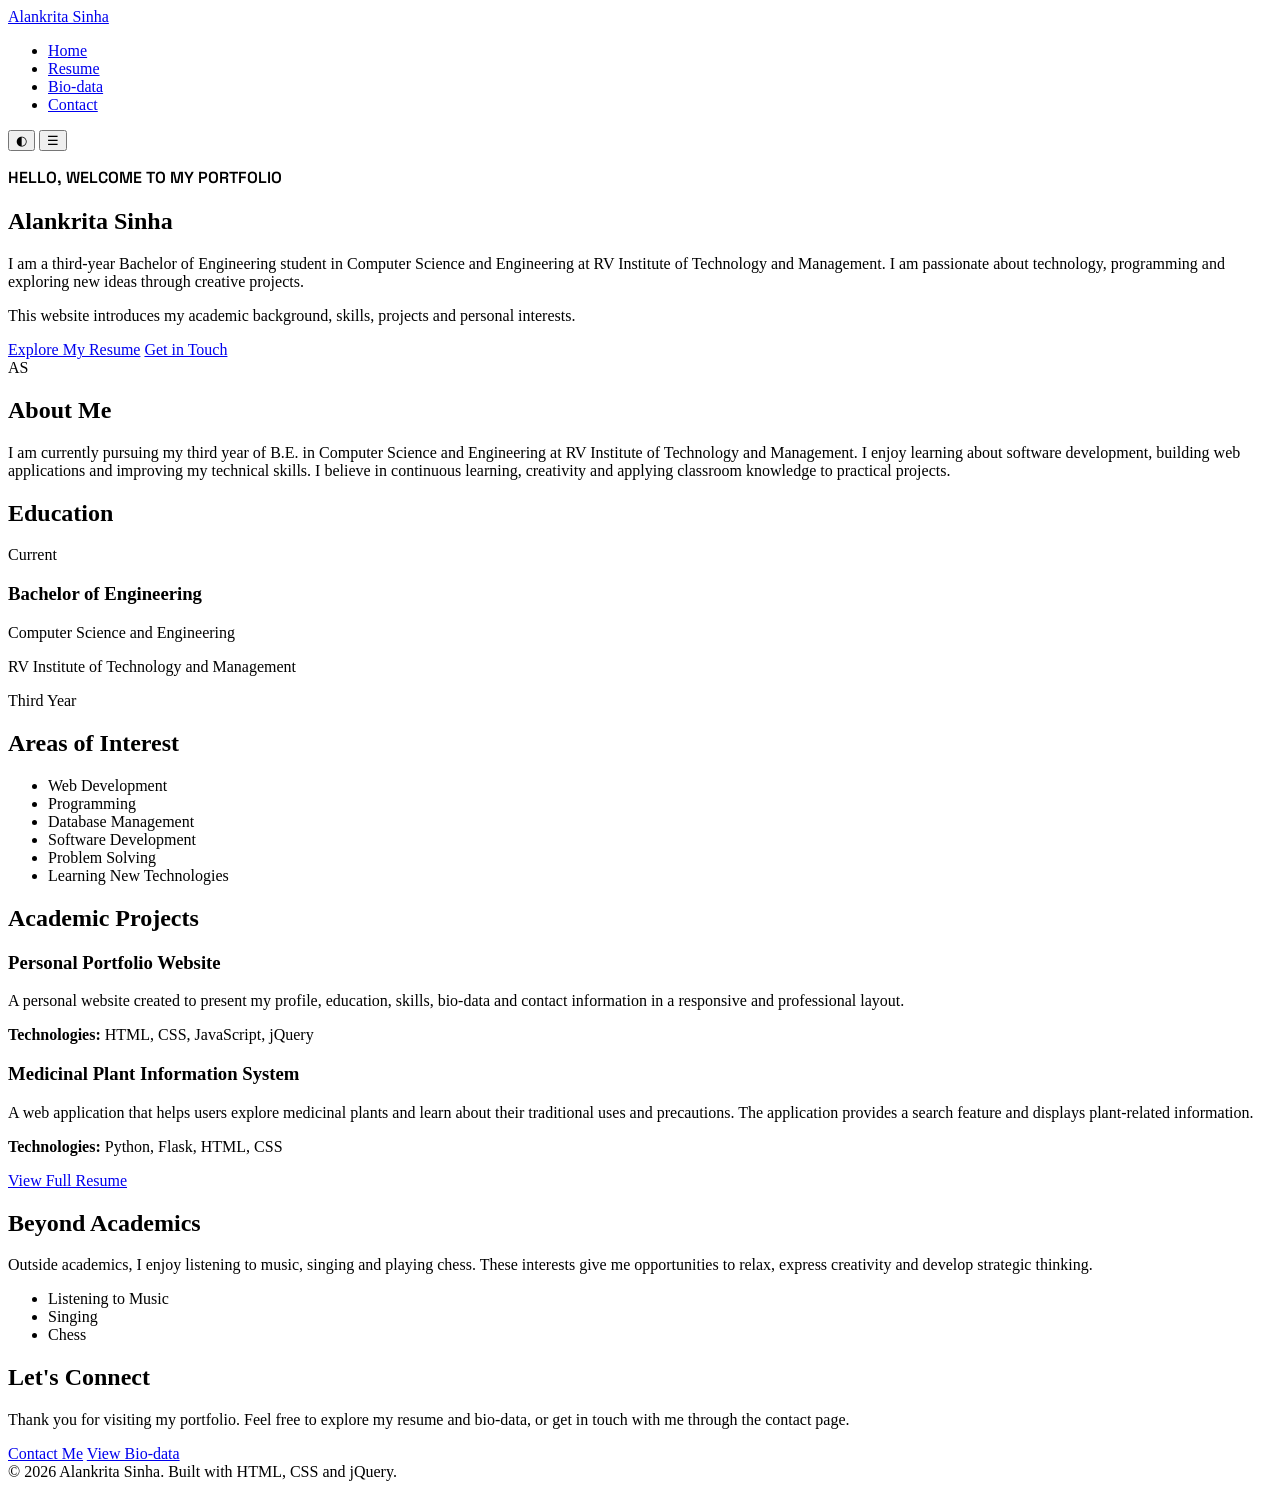
==== index.html @ 84ea3fc2 "Add files via upload" ====
<!DOCTYPE html>
<html lang="en">

<head>
<meta charset="UTF-8">
<meta name="viewport" content="width=device-width, initial-scale=1">

<title>Home | Alankrita Sinha</title>
<meta name="description" content="Personal portfolio of Alankrita Sinha, a third-year Computer Science and Engineering student.">

<link rel="preconnect" href="https://fonts.googleapis.com">
<link href="https://fonts.googleapis.com/css2?family=Source+Serif+4:wght@400;600&family=Space+Grotesk:wght@500;600;700&display=swap" rel="stylesheet">

<link rel="stylesheet" href="css/style.css">
</head>

<body>

<!-- HEADER -->
<header>
<div class="bar">

<a class="logo" href="index.html">Alankrita Sinha</a>

<nav aria-label="Main navigation">
<ul>
<li><a href="index.html" class="active">Home</a></li>
<li><a href="resume.html">Resume</a></li>
<li><a href="biodata.html">Bio-data</a></li>
<li><a href="contact.html">Contact</a></li>
</ul>
</nav>

<div class="tools">
<button id="theme" aria-label="Toggle dark mode" title="Toggle dark mode">&#9680;</button>
<button id="menu" aria-label="Menu" aria-expanded="false">&#9776;</button>
</div>

</div>
</header>


<!-- MAIN CONTENT -->
<main>

<!-- HERO SECTION -->
<section class="hero">

<div>

<p style="color:var(--brand);font-family:'Space Grotesk',sans-serif;font-weight:600;">
HELLO, WELCOME TO MY PORTFOLIO
</p>

<h1>Alankrita Sinha</h1>

<p>
I am a third-year Bachelor of Engineering student in
Computer Science and Engineering at RV Institute of
Technology and Management. I am passionate about
technology, programming and exploring new ideas through
creative projects.
</p>

<p>
This website introduces my academic background, skills,
projects and personal interests.
</p>

<a class="btn" href="resume.html">Explore My Resume</a>

<a class="btn alt" href="contact.html">Get in Touch</a>

</div>

<div class="photo" role="img" aria-label="Alankrita Sinha profile placeholder">
AS
</div>

</section>


<!-- ABOUT SECTION -->
<section id="about">

<h2>About Me</h2>

<p>
I am currently pursuing my third year of B.E. in Computer
Science and Engineering at RV Institute of Technology and
Management. I enjoy learning about software development,
building web applications and improving my technical skills.
I believe in continuous learning, creativity and applying
classroom knowledge to practical projects.
</p>

</section>


<!-- EDUCATION SECTION -->
<section id="education">

<h2>Education</h2>

<div class="entry">

<time>Current</time>

<div>
<h3>Bachelor of Engineering</h3>
<p>Computer Science and Engineering</p>
<p>RV Institute of Technology and Management</p>
<p>Third Year</p>
</div>

</div>

</section>


<!-- SKILLS SECTION -->
<section id="skills">

<h2>Areas of Interest</h2>

<ul class="tags">
<li>Web Development</li>
<li>Programming</li>
<li>Database Management</li>
<li>Software Development</li>
<li>Problem Solving</li>
<li>Learning New Technologies</li>
</ul>

</section>


<!-- PROJECTS SECTION -->
<section id="projects">

<h2>Academic Projects</h2>

<div class="entry">

<div>
<h3>Personal Portfolio Website</h3>
</div>

<div>
<p>
A personal website created to present my profile, education,
skills, bio-data and contact information in a responsive
and professional layout.
</p>

<p><strong>Technologies:</strong> HTML, CSS, JavaScript, jQuery</p>
</div>

</div>


<div class="entry">

<div>
<h3>Medicinal Plant Information System</h3>
</div>

<div>
<p>
A web application that helps users explore medicinal plants
and learn about their traditional uses and precautions.
The application provides a search feature and displays
plant-related information.
</p>

<p><strong>Technologies:</strong> Python, Flask, HTML, CSS</p>
</div>

</div>

<a class="btn" href="resume.html">View Full Resume</a>

</section>


<!-- PERSONAL INTERESTS -->
<section id="interests">

<h2>Beyond Academics</h2>

<p>
Outside academics, I enjoy listening to music, singing and
playing chess. These interests give me opportunities to
relax, express creativity and develop strategic thinking.
</p>

<ul class="tags">
<li>Listening to Music</li>
<li>Singing</li>
<li>Chess</li>
</ul>

</section>


<!-- CONTACT SECTION -->
<section id="contact">

<h2>Let's Connect</h2>

<p>
Thank you for visiting my portfolio. Feel free to explore
my resume and bio-data, or get in touch with me through
the contact page.
</p>

<a class="btn" href="contact.html">Contact Me</a>

<a class="btn alt" href="biodata.html">View Bio-data</a>

</section>

</main>


<!-- FOOTER -->
<footer>
&copy; 2026 Alankrita Sinha. Built with HTML, CSS and jQuery.
</footer>


<!-- SCRIPTS -->
<script src="https://cdnjs.cloudflare.com/ajax/libs/jquery/3.7.1/jquery.min.js"></script>
<script src="js/script.js"></script>

</body>
</html>
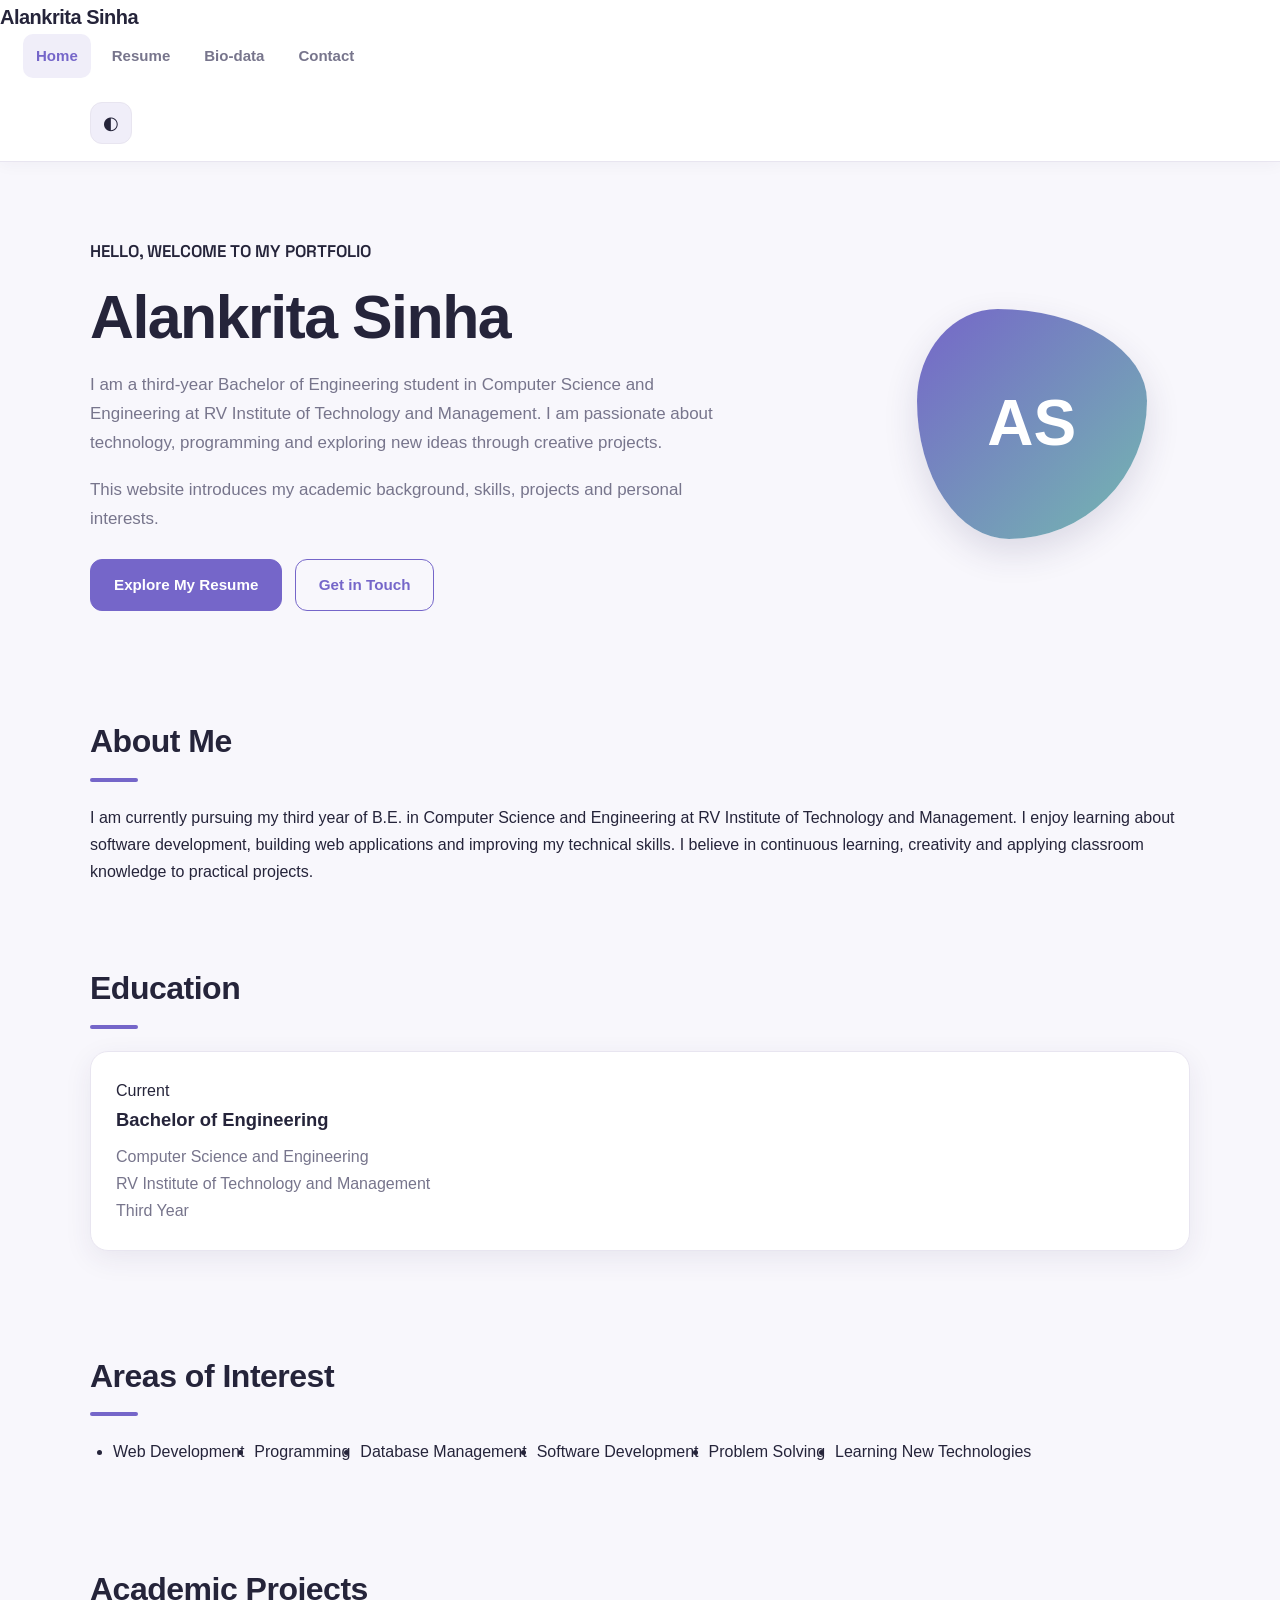
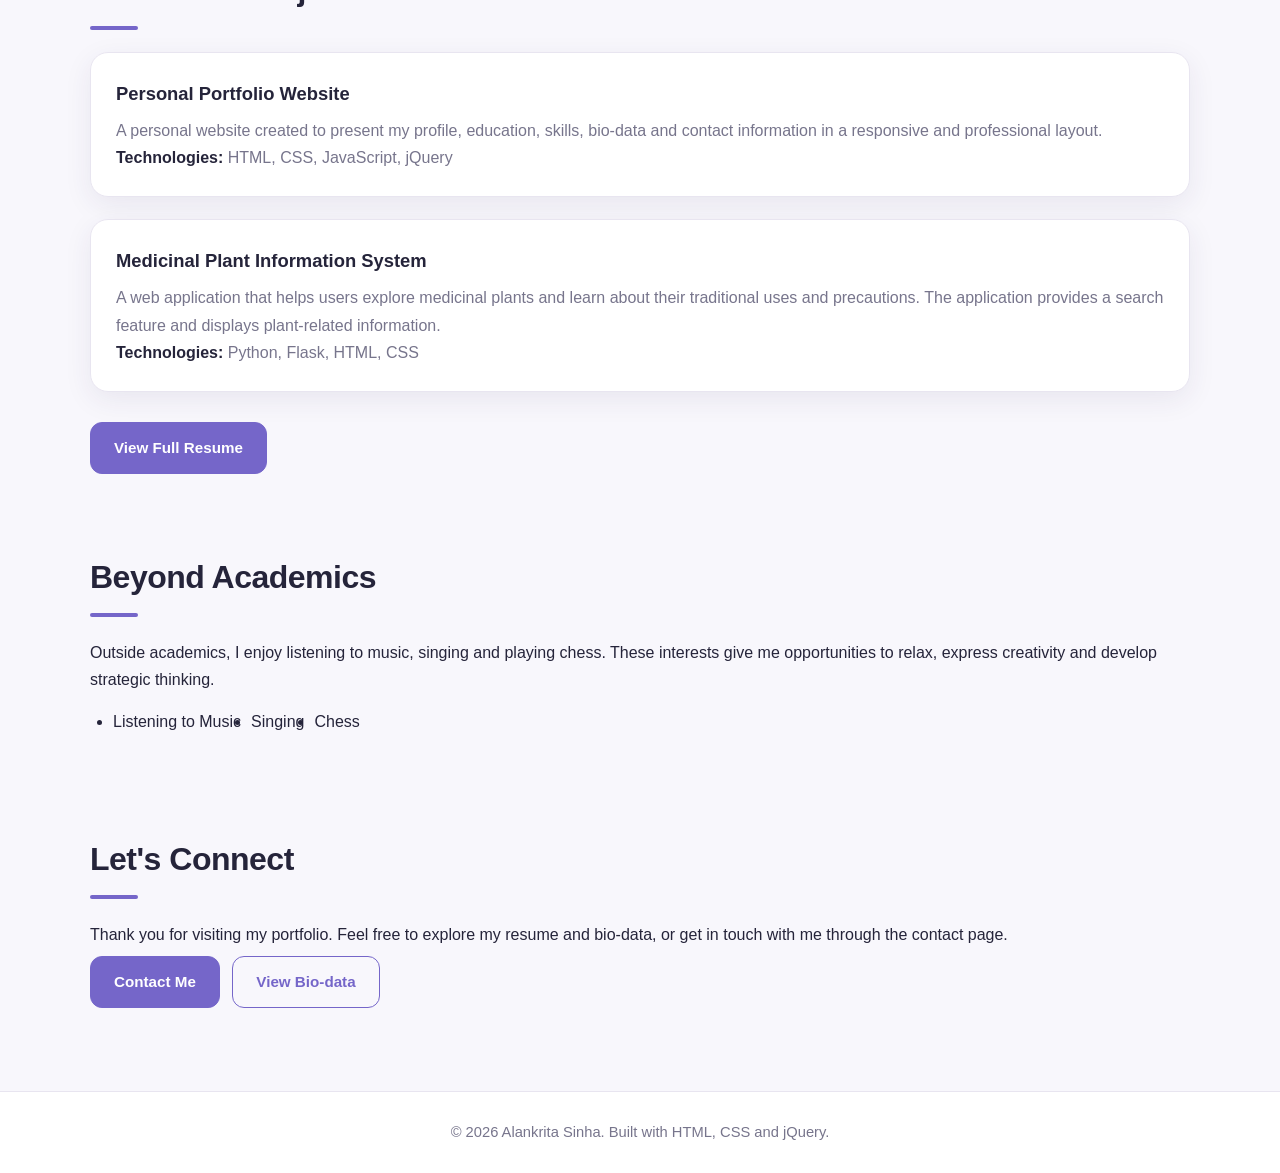
==== commit 125ff098: "Update index.html" ====
--- a/index.html
+++ b/index.html
@@ -12,7 +12,7 @@
 <link rel="preconnect" href="https://fonts.googleapis.com">
 <link href="https://fonts.googleapis.com/css2?family=Source+Serif+4:wght@400;600&family=Space+Grotesk:wght@500;600;700&display=swap" rel="stylesheet">
 
-<link rel="stylesheet" href="css/style.css">
+<link rel="stylesheet" href="./style.css">
 </head>
 
 <body>
--- a/style.css
+++ b/style.css
@@ -0,0 +1,804 @@
+
+/* ========================================
+   ALANKRITA SINHA — PERSONAL PORTFOLIO
+   Modern • Elegant • Responsive
+======================================== */
+
+/* ---------- 1. COLOR THEME ---------- */
+:root {
+    --bg: #f8f7fc;
+    --surface: #ffffff;
+    --surface-alt: #f0eef9;
+    --primary: #7566c9;
+    --primary-dark: #5c4eb0;
+    --accent: #74b8b0;
+    --text: #25243a;
+    --muted: #77758c;
+    --border: #e8e5f0;
+    --shadow: 0 8px 28px rgba(48, 40, 90, 0.08);
+    --shadow-hover: 0 14px 35px rgba(48, 40, 90, 0.14);
+    --radius: 18px;
+    --transition: 0.3s ease;
+}
+
+/* Dark mode — activated by script.js */
+html[data-theme="dark"] {
+    --bg: #171725;
+    --surface: #222235;
+    --surface-alt: #2c2b43;
+    --primary: #a99bf5;
+    --primary-dark: #c0b5ff;
+    --accent: #8bd0c6;
+    --text: #f0effa;
+    --muted: #b2b0c8;
+    --border: #39374f;
+    --shadow: 0 8px 28px rgba(0, 0, 0, 0.2);
+    --shadow-hover: 0 14px 35px rgba(0, 0, 0, 0.3);
+}
+
+/* ---------- 2. RESET & BASE ---------- */
+* {
+    margin: 0;
+    padding: 0;
+    box-sizing: border-box;
+}
+
+html {
+    scroll-behavior: smooth;
+    scroll-padding-top: 90px;
+}
+
+body {
+    font-family: "Segoe UI", Arial, sans-serif;
+    background: var(--bg);
+    color: var(--text);
+    line-height: 1.7;
+    font-size: 16px;
+    transition: background var(--transition),
+                color var(--transition);
+}
+
+img {
+    max-width: 100%;
+    display: block;
+}
+
+a {
+    color: var(--primary);
+    text-decoration: none;
+    transition: color var(--transition);
+}
+
+a:hover {
+    color: var(--primary-dark);
+}
+
+button,
+input,
+textarea,
+select {
+    font: inherit;
+}
+
+button {
+    cursor: pointer;
+}
+
+::selection {
+    background: var(--primary);
+    color: #ffffff;
+}
+
+/* ---------- 3. PAGE CONTAINER ---------- */
+.container,
+main {
+    width: min(1100px, 90%);
+    margin: 0 auto;
+}
+
+section {
+    padding: 38px 0;
+}
+
+section h2 {
+    font-size: clamp(1.5rem, 3vw, 2rem);
+    font-weight: 750;
+    letter-spacing: -0.5px;
+    margin-bottom: 22px;
+}
+
+section h2::after {
+    content: "";
+    display: block;
+    width: 48px;
+    height: 4px;
+    background: var(--primary);
+    border-radius: 10px;
+    margin-top: 9px;
+}
+
+/* ---------- 4. HEADER & NAVIGATION ---------- */
+.bar {
+    position: sticky;
+    top: 0;
+    z-index: 1000;
+    background: var(--surface);
+    border-bottom: 1px solid var(--border);
+    box-shadow: 0 3px 15px rgba(40, 35, 70, 0.04);
+}
+
+.bar > div,
+.bar .container {
+    width: min(1100px, 90%);
+    min-height: 76px;
+    margin: auto;
+    display: flex;
+    align-items: center;
+    justify-content: space-between;
+    gap: 20px;
+}
+
+.logo {
+    font-size: 1.25rem;
+    font-weight: 800;
+    color: var(--text);
+    letter-spacing: -0.5px;
+    white-space: nowrap;
+}
+
+.logo span {
+    color: var(--primary);
+}
+
+nav ul {
+    display: flex;
+    align-items: center;
+    gap: 8px;
+    list-style: none;
+}
+
+nav ul a {
+    display: block;
+    padding: 9px 13px;
+    color: var(--muted);
+    font-size: 0.94rem;
+    font-weight: 600;
+    border-radius: 10px;
+    transition: all var(--transition);
+}
+
+nav ul a:hover,
+nav ul a.active {
+    color: var(--primary);
+    background: var(--surface-alt);
+}
+
+.tools {
+    display: flex;
+    align-items: center;
+    gap: 10px;
+}
+
+#theme,
+#menu {
+    width: 42px;
+    height: 42px;
+    border: 1px solid var(--border);
+    border-radius: 12px;
+    background: var(--surface-alt);
+    color: var(--text);
+    font-size: 1.15rem;
+    transition: all var(--transition);
+}
+
+#theme:hover,
+#menu:hover {
+    background: var(--primary);
+    color: #ffffff;
+    transform: translateY(-2px);
+}
+
+#menu {
+    display: none;
+}
+
+/* ---------- 5. HERO SECTION ---------- */
+.hero {
+    display: grid;
+    grid-template-columns: 1.4fr 0.6fr;
+    align-items: center;
+    gap: 45px;
+    padding: 75px 0 65px;
+}
+
+.hero h1 {
+    font-size: clamp(2.2rem, 5vw, 3.8rem);
+    line-height: 1.15;
+    letter-spacing: -1.5px;
+    margin-bottom: 18px;
+}
+
+.hero h1 span {
+    color: var(--primary);
+}
+
+.hero p {
+    color: var(--muted);
+    font-size: 1.06rem;
+    max-width: 650px;
+    margin-bottom: 18px;
+}
+
+.hero .eyebrow {
+    color: var(--primary);
+    font-size: 0.85rem;
+    text-transform: uppercase;
+    letter-spacing: 2px;
+    font-weight: 800;
+    margin-bottom: 12px;
+}
+
+.photo {
+    width: 230px;
+    height: 230px;
+    margin: 0 auto;
+    display: flex;
+    justify-content: center;
+    align-items: center;
+    border-radius: 35% 65% 60% 40% / 40% 40% 60% 60%;
+    background: linear-gradient(135deg, var(--primary), var(--accent));
+    color: #ffffff;
+    font-size: 4rem;
+    font-weight: 800;
+    box-shadow: var(--shadow-hover);
+    animation: float 5s ease-in-out infinite;
+}
+
+.photo img {
+    width: 100%;
+    height: 100%;
+    object-fit: cover;
+    border-radius: inherit;
+}
+
+/* ---------- 6. BUTTONS ---------- */
+.btn {
+    display: inline-flex;
+    justify-content: center;
+    align-items: center;
+    gap: 8px;
+    padding: 12px 23px;
+    margin: 8px 8px 0 0;
+    border: 1px solid var(--primary);
+    border-radius: 12px;
+    background: var(--primary);
+    color: #ffffff;
+    font-weight: 700;
+    font-size: 0.95rem;
+    transition: all var(--transition);
+}
+
+.btn:hover {
+    background: var(--primary-dark);
+    color: #ffffff;
+    transform: translateY(-3px);
+    box-shadow: var(--shadow);
+}
+
+.btn.alt {
+    background: transparent;
+    color: var(--primary);
+}
+
+.btn.alt:hover {
+    background: var(--surface-alt);
+}
+
+/* ---------- 7. CARDS & CONTENT ---------- */
+.entry,
+.card,
+.info-card,
+.resume-section,
+.bio-card {
+    padding: 25px;
+    margin-bottom: 22px;
+    background: var(--surface);
+    border: 1px solid var(--border);
+    border-radius: var(--radius);
+    box-shadow: var(--shadow);
+    transition: transform var(--transition),
+                box-shadow var(--transition),
+                border-color var(--transition);
+}
+
+.entry:hover,
+.card:hover,
+.info-card:hover,
+.resume-section:hover,
+.bio-card:hover {
+    transform: translateY(-4px);
+    box-shadow: var(--shadow-hover);
+    border-color: var(--primary);
+}
+
+.entry h3,
+.card h3,
+.info-card h3,
+.resume-section h3,
+.bio-card h3 {
+    font-size: 1.15rem;
+    margin-bottom: 8px;
+}
+
+.entry p,
+.card p,
+.info-card p,
+.resume-section p,
+.bio-card p {
+    color: var(--muted);
+}
+
+.entry small,
+.muted,
+small {
+    color: var(--muted);
+}
+
+/* ---------- 8. SKILLS & PROGRESS BARS ---------- */
+.skill {
+    margin-bottom: 23px;
+}
+
+.skill > span,
+.skill-label {
+    display: flex;
+    justify-content: space-between;
+    gap: 12px;
+    margin-bottom: 9px;
+    font-weight: 650;
+}
+
+.track {
+    width: 100%;
+    height: 10px;
+    overflow: hidden;
+    border-radius: 20px;
+    background: var(--surface-alt);
+}
+
+.fill {
+    width: 0;
+    height: 100%;
+    border-radius: inherit;
+    background: linear-gradient(90deg, var(--primary), var(--accent));
+    transition: width 1.2s ease;
+}
+
+/* ---------- 9. TAGS & PILLS ---------- */
+.tags {
+    display: flex;
+    flex-wrap: wrap;
+    gap: 10px;
+    margin: 14px 0;
+}
+
+.tags span,
+.tag,
+.badge {
+    display: inline-block;
+    padding: 7px 14px;
+    border: 1px solid var(--border);
+    border-radius: 30px;
+    background: var(--surface-alt);
+    color: var(--primary);
+    font-size: 0.88rem;
+    font-weight: 650;
+    transition: all var(--transition);
+}
+
+.tags span:hover,
+.tag:hover {
+    background: var(--primary);
+    color: #ffffff;
+    border-color: var(--primary);
+    transform: translateY(-2px);
+}
+
+/* ---------- 10. TABLES / BIO-DATA ---------- */
+table {
+    width: 100%;
+    border-collapse: collapse;
+    margin: 18px 0;
+    overflow: hidden;
+    background: var(--surface);
+    border-radius: 12px;
+}
+
+th,
+td {
+    padding: 14px 16px;
+    border-bottom: 1px solid var(--border);
+    text-align: left;
+    vertical-align: top;
+    overflow-wrap: anywhere;
+}
+
+th {
+    background: var(--surface-alt);
+    color: var(--text);
+    font-weight: 750;
+}
+
+td {
+    color: var(--muted);
+}
+
+tr:last-child td {
+    border-bottom: none;
+}
+
+tr:hover td {
+    background: var(--surface-alt);
+}
+
+/* ---------- 11. CONTACT FORM ---------- */
+form {
+    width: 100%;
+}
+
+form label {
+    display: block;
+    margin: 17px 0 7px;
+    font-weight: 650;
+    color: var(--text);
+}
+
+input,
+textarea,
+select {
+    width: 100%;
+    padding: 13px 15px;
+    border: 1px solid var(--border);
+    border-radius: 11px;
+    outline: none;
+    background: var(--surface);
+    color: var(--text);
+    transition: border-color var(--transition),
+                box-shadow var(--transition);
+}
+
+input:focus,
+textarea:focus,
+select:focus {
+    border-color: var(--primary);
+    box-shadow: 0 0 0 3px rgba(117, 102, 201, 0.14);
+}
+
+textarea {
+    min-height: 140px;
+    resize: vertical;
+}
+
+input::placeholder,
+textarea::placeholder {
+    color: var(--muted);
+    opacity: 0.8;
+}
+
+.err {
+    display: block;
+    min-height: 20px;
+    margin-top: 5px;
+    color: #d84b64;
+    font-size: 0.85rem;
+}
+
+#ok {
+    display: none;
+    padding: 14px 17px;
+    margin-top: 18px;
+    border: 1px solid var(--accent);
+    border-radius: 12px;
+    background: var(--surface-alt);
+    color: var(--text);
+}
+
+/* ---------- 12. FOOTER ---------- */
+footer {
+    margin-top: 45px;
+    padding: 28px 5%;
+    border-top: 1px solid var(--border);
+    background: var(--surface);
+    color: var(--muted);
+    text-align: center;
+    font-size: 0.92rem;
+}
+
+footer a {
+    font-weight: 650;
+}
+
+/* ---------- 13. EXTRA DETAILS ---------- */
+hr {
+    border: none;
+    border-top: 1px solid var(--border);
+    margin: 25px 0;
+}
+
+ul,
+ol {
+    padding-left: 23px;
+}
+
+li {
+    margin-bottom: 7px;
+}
+
+strong {
+    color: var(--text);
+}
+
+blockquote {
+    padding: 15px 20px;
+    border-left: 4px solid var(--primary);
+    background: var(--surface-alt);
+    border-radius: 0 12px 12px 0;
+    color: var(--muted);
+}
+
+/* ---------- 14. ANIMATIONS ---------- */
+@keyframes float {
+    0%, 100% {
+        transform: translateY(0);
+    }
+    50% {
+        transform: translateY(-9px);
+    }
+}
+
+@keyframes fadeUp {
+    from {
+        opacity: 0;
+        transform: translateY(15px);
+    }
+    to {
+        opacity: 1;
+        transform: translateY(0);
+    }
+}
+
+.hero > * {
+    animation: fadeUp 0.7s ease both;
+}
+
+section {
+    animation: fadeUp 0.6s ease both;
+}
+
+/* ---------- 15. TABLET RESPONSIVENESS ---------- */
+@media (max-width: 900px) {
+    .hero {
+        gap: 25px;
+        padding: 55px 0;
+    }
+
+    .photo {
+        width: 190px;
+        height: 190px;
+        font-size: 3.3rem;
+    }
+
+    nav ul {
+        gap: 2px;
+    }
+
+    nav ul a {
+        padding: 8px 9px;
+        font-size: 0.88rem;
+    }
+}
+
+/* ---------- 16. MOBILE RESPONSIVENESS ---------- */
+@media (max-width: 720px) {
+    .bar > div,
+    .bar .container {
+        min-height: 68px;
+        gap: 10px;
+    }
+
+    .logo {
+        font-size: 1.05rem;
+    }
+
+    #menu {
+        display: inline-flex;
+        align-items: center;
+        justify-content: center;
+    }
+
+    nav ul {
+        display: none;
+        position: absolute;
+        top: 68px;
+        left: 5%;
+        right: 5%;
+        padding: 12px;
+        flex-direction: column;
+        align-items: stretch;
+        gap: 5px;
+        background: var(--surface);
+        border: 1px solid var(--border);
+        border-radius: 15px;
+        box-shadow: var(--shadow-hover);
+    }
+
+    nav ul.open {
+        display: flex;
+        animation: fadeUp 0.25s ease both;
+    }
+
+    nav ul a {
+        padding: 12px 14px;
+        font-size: 0.95rem;
+    }
+
+    .hero {
+        grid-template-columns: 1fr;
+        text-align: center;
+        gap: 30px;
+        padding: 45px 0;
+    }
+
+    .hero > div:first-child {
+        order: 2;
+    }
+
+    .hero .photo,
+    .hero > .photo {
+        order: 1;
+    }
+
+    .hero p {
+        margin-left: auto;
+        margin-right: auto;
+    }
+
+    .hero .btn {
+        margin: 7px 4px;
+    }
+
+    section {
+        padding: 25px 0;
+    }
+
+    .entry,
+    .card,
+    .info-card,
+    .resume-section,
+    .bio-card {
+        padding: 20px;
+    }
+
+    table {
+        font-size: 0.9rem;
+    }
+
+    th,
+    td {
+        padding: 10px;
+    }
+}
+
+/* ---------- 17. SMALL PHONES ---------- */
+@media (max-width: 430px) {
+    body {
+        font-size: 15px;
+    }
+
+    .container,
+    main {
+        width: 92%;
+    }
+
+    .logo {
+        font-size: 0.95rem;
+    }
+
+    .tools {
+        gap: 6px;
+    }
+
+    #theme,
+    #menu {
+        width: 37px;
+        height: 37px;
+    }
+
+    .hero h1 {
+        font-size: 2.15rem;
+    }
+
+    .photo {
+        width: 155px;
+        height: 155px;
+        font-size: 2.8rem;
+    }
+
+    .btn {
+        padding: 11px 16px;
+        font-size: 0.9rem;
+    }
+
+    section h2 {
+        font-size: 1.5rem;
+    }
+
+    .entry,
+    .card,
+    .info-card,
+    .resume-section,
+    .bio-card {
+        padding: 16px;
+    }
+
+    table {
+        font-size: 0.82rem;
+    }
+
+    th,
+    td {
+        padding: 8px;
+    }
+}
+
+/* ---------- 18. ACCESSIBILITY ---------- */
+:focus-visible {
+    outline: 3px solid var(--accent);
+    outline-offset: 3px;
+}
+
+@media (prefers-reduced-motion: reduce) {
+    *,
+    *::before,
+    *::after {
+        scroll-behavior: auto !important;
+        animation-duration: 0.01ms !important;
+        animation-iteration-count: 1 !important;
+        transition-duration: 0.01ms !important;
+    }
+}
+
+/* ---------- 19. PRINT / RESUME ---------- */
+@media print {
+    .bar,
+    footer,
+    .btn,
+    #theme,
+    #menu {
+        display: none !important;
+    }
+
+    body {
+        background: #ffffff !important;
+        color: #222222 !important;
+    }
+
+    .entry,
+    .card,
+    .resume-section,
+    .bio-card {
+        box-shadow: none;
+        break-inside: avoid;
+        border: 1px solid #dddddd;
+    }
+
+    main,
+    .container {
+        width: 100%;
+    }
+
+    a {
+        color: #222222;
+    }
+}
+
